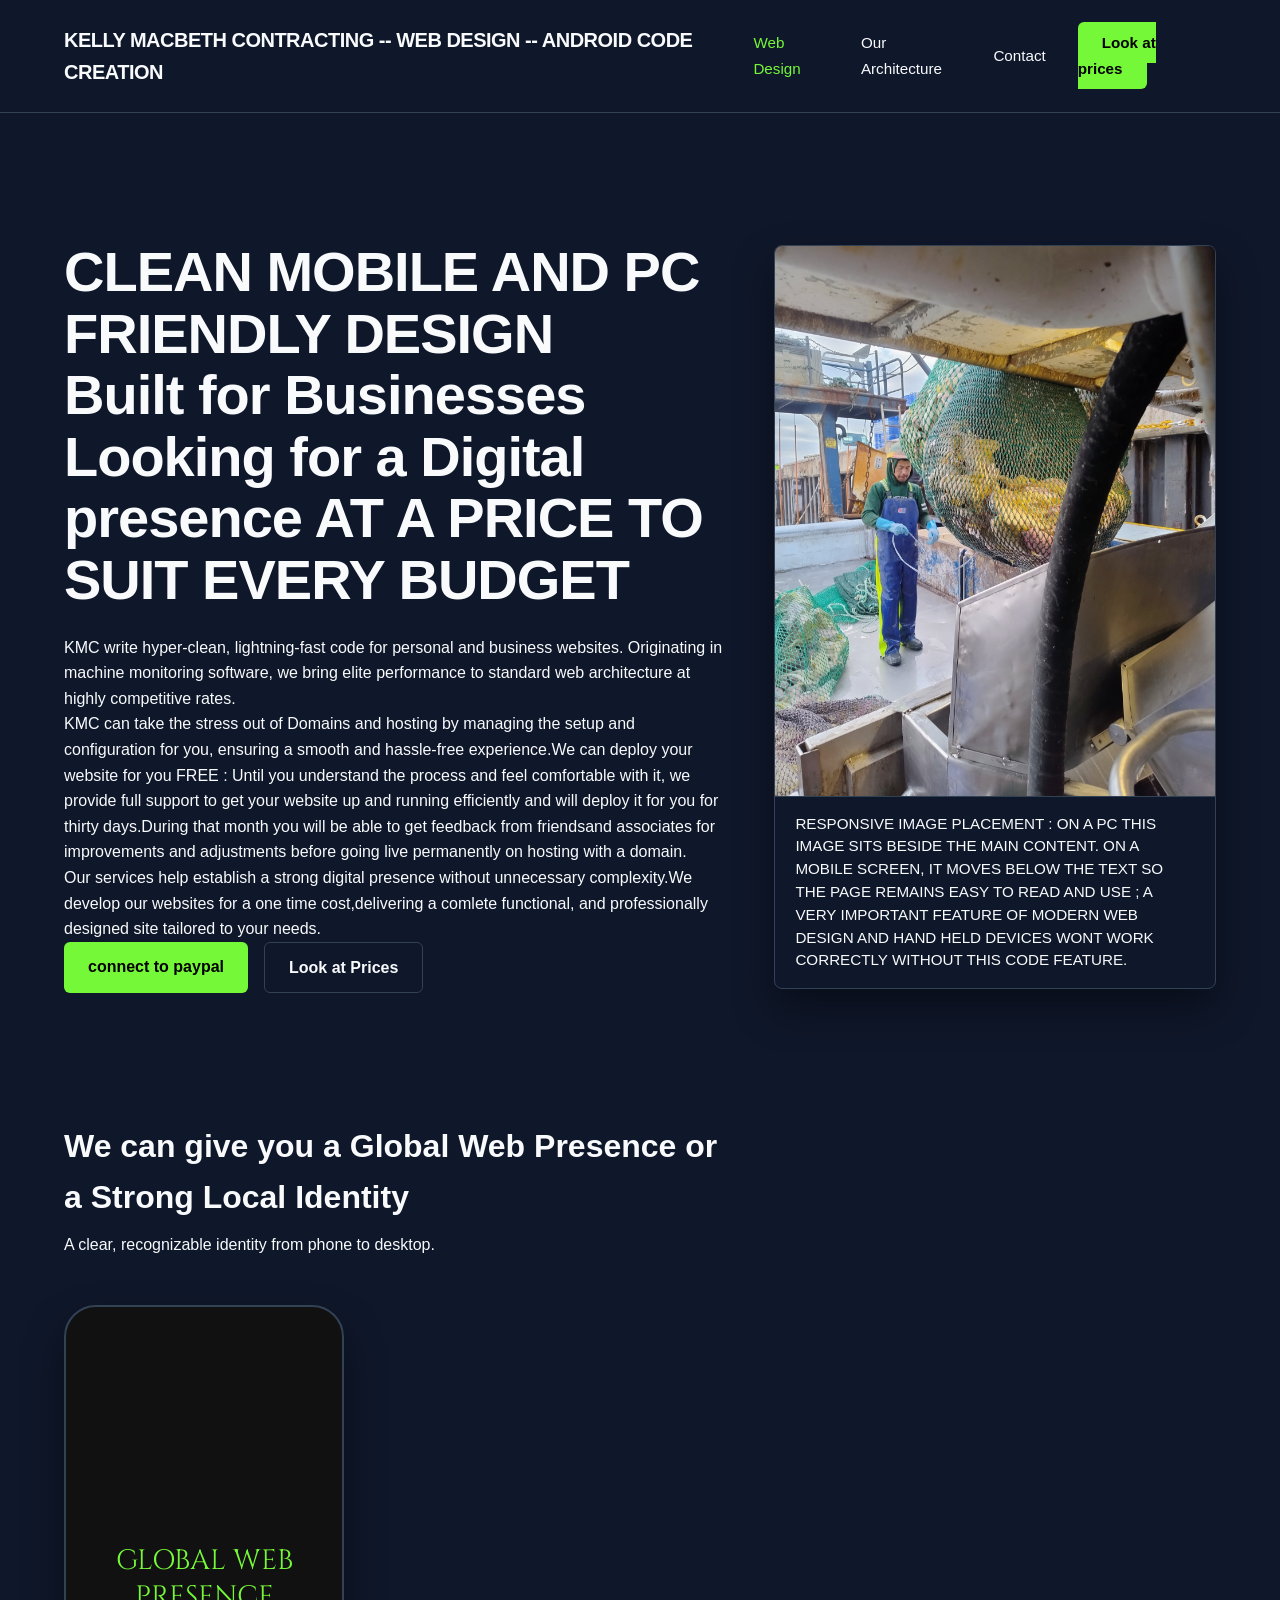
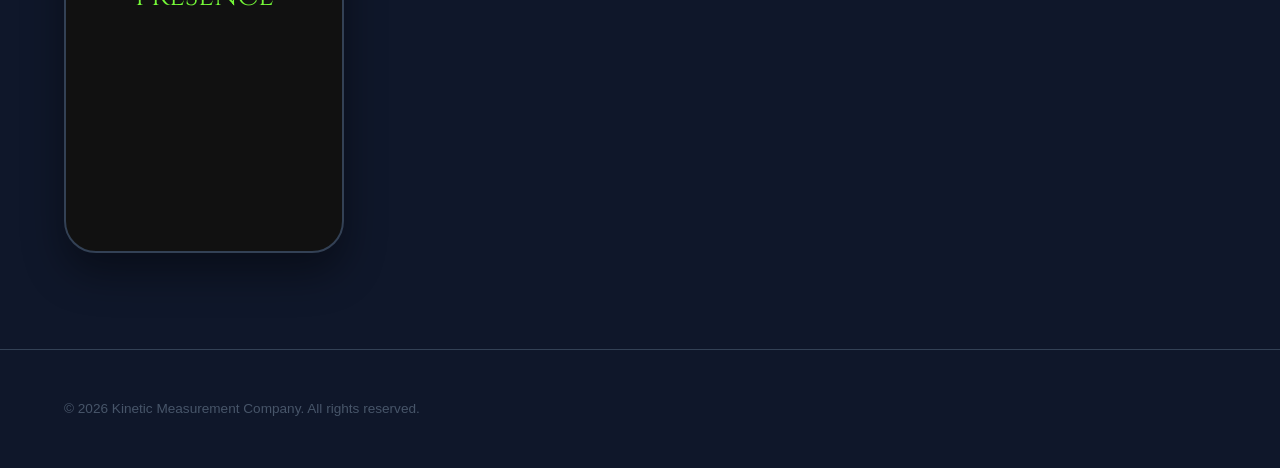
==== index.html @ 19c25b35 "Update site: remove Stripe references, fix image reference" ====
<!DOCTYPE html>
<html lang="en">
<head>
    <meta charset="UTF-8">
    <meta name="viewport" content="width=device-width, initial-scale=1.0">
    <title>High-Performance Web Design | Kinetic Measurement Company</title>
    <meta name="description" content="Ultra-clean, fast business and personal websites engineered with industrial-grade precision. Affordable rates for next-level digital architecture.">
    <link rel="stylesheet" href="style.css?v=2">
</head>
<body>

    <!-- Header & Navigation -->
    <header>
        <div class="logo">KELLY MACBETH CONTRACTING -- WEB DESIGN -- ANDROID CODE CREATION</div>
        <nav>
            <ul>
                <li><a href="#services" class="active">Web Design</a></li>
                <li><a href="architecture.html">Our Architecture</a></li>
                <li><a href="monitoring.html">Contact</a></li>
                <li><a href="prices.html" class="btn-nav">Look at prices</a></li>
            </ul>
        </nav>
    </header>

    <main>
        <!-- Hero Section: Primary Focus -->
        <section id="services">
            <div class="hero-content">
                <h1>CLEAN MOBILE AND PC FRIENDLY DESIGN <br>Built for Businesses Looking for a Digital presence AT A PRICE TO SUIT EVERY BUDGET</h1>
                <p>KMC write hyper-clean, lightning-fast code for personal and business websites. Originating in machine monitoring software, we bring elite performance to standard web architecture at highly competitive rates.</p>
                <p>KMC can take the stress out of Domains and hosting by managing the setup and configuration for you, ensuring a smooth and hassle-free experience.We can deploy your website for you FREE : Until you understand the process and feel comfortable with it, we provide full support to get your website up and running efficiently and will deploy it for you for thirty days.During that month you will be able to get feedback from friendsand associates for improvements and adjustments before going live permanently on hosting with a domain.</p>
                <p>Our services help establish a strong digital presence without unnecessary complexity.We develop our websites for a one time cost,delivering a comlete functional, and professionally designed site tailored to your needs.</p>
                <div class="cta-group">
                    <a href="https://paypal.me/KellyMacbeth" class="btn-primary" target="_blank" rel="noopener noreferrer">connect to paypal<i class="fa fa-paypal" aria-hidden="true"></i></a>
                    <a href="prices.html" class="btn-secondary">Look at Prices</a>
                </div>
            </div>
            <figure class="image-example hero-image-example">
                    <img src="lincoln.jpg" alt="Fishing crew handling a net full of catch aboard a working vessel">
                <figcaption>
                    RESPONSIVE IMAGE PLACEMENT : ON A PC THIS IMAGE SITS BESIDE THE MAIN CONTENT. ON A MOBILE SCREEN, IT MOVES BELOW THE TEXT SO THE PAGE REMAINS EASY TO READ AND USE ; A VERY IMPORTANT FEATURE OF MODERN WEB DESIGN AND HAND HELD DEVICES WONT WORK CORRECTLY WITHOUT THIS CODE FEATURE.
                </figcaption>
            </figure>
        </section>

        <!-- Mobile Preview: proves the "mobile friendly" claim -->
        <section id="showcase">
            <h2>We can give you a Global Web Presence or a Strong Local Identity</h2>
            <p class="subtitle">A clear, recognizable identity from phone to desktop.</p>
            <div class="device-frame device-phone">
                <div class="global-web-presence">GLOBAL WEB PRESENCE</div>
            </div>
        </section>

    </main>

    <!-- Footer with link back to Gazette/Hardware if needed later -->
    <footer>
        <p>&copy; 2026 Kinetic Measurement Company. All rights reserved.</p>
    </footer>
</body>
</html>
---- style.css ----
/* Global Reset & Theme */
@import url('https://fonts.googleapis.com/css2?family=Cinzel:wght@700&display=swap');

* {
    margin: 0;
    padding: 0;
    box-sizing: border-box;
    font-family: -apple-system, BlinkMacSystemFont, 'Segoe UI', Roboto, Helvetica, Arial, sans-serif;
}

:root {
    --bg-dark: #0f172a;
    --bg-card: #1e293b;
    --accent-blue: #75f838;
    --text-main: #f8fafc;
    --text-muted: #f8fafc;


}

body {
    background-color: var(--bg-dark);
    color: var(--text-main);
    line-height: 1.6;
}

/* Header & Nav */
header {
    display: flex;
    justify-content: space-between;
    align-items: center;
    padding: 1.5rem 5%;
    border-bottom: 1px solid #334155;
}

.logo {
    font-weight: 700;
    font-size: 1.25rem;
    letter-spacing: -0.5px;
}

nav ul {
    display: flex;
    list-style: none;
    align-items: center;
    gap: 2rem;
}

nav a {
    color: var(--text-muted);
    text-decoration: none;
    font-size: 0.95rem;
    transition: color 0.2s ease;
}

nav a:hover, nav a.active {
    color: var(--accent-blue);
}

/* Hero Section */
#services {
    display: grid;
    grid-template-columns: minmax(0, 1.2fr) minmax(280px, 0.8fr);
    align-items: center;
    gap: 3rem;
    padding: 8rem 5% 6rem;
    max-width: 1400px;
}

h1 {
    font-size: 3.5rem;
    line-height: 1.1;
    margin-bottom: 1.5rem;
    letter-spacing: -1px;
}

#hero p {
    font-size: 1.2rem;
    color: var(--text-muted);
    margin-bottom: 2.5rem;
}

/* Buttons */
.cta-group {
    display: flex;
    gap: 1rem;
}

.btn-primary, .btn-nav {
    background-color: var(--accent-blue);
    color: #000;
    padding: 0.75rem 1.5rem;
    border-radius: 6px;
    font-weight: 600;
    text-decoration: none;
    transition: opacity 0.2s ease;
}

.btn-secondary {
    border: 1px solid #334155;
    color: var(--text-main);
    padding: 0.75rem 1.5rem;
    border-radius: 6px;
    font-weight: 600;
    text-decoration: none;
    transition: background 0.2s ease;
}

.btn-primary:hover, .btn-nav:hover { opacity: 0.9; }
.btn-secondary:hover { background-color: #1e293b; }

.contact-email {
    color: var(--accent-blue);
    font-size: 2em;
}

.dramatic-text {
    font-family: 'Cinzel', serif;
    color: var(--accent-blue);
    text-transform: uppercase;
    letter-spacing: 2px;
    text-shadow: 0 0 12px rgba(117, 248, 56, 0.6);
}

/* Grid / Architecture Section */
#architecture {
    padding: 5rem 5%;
    border-top: 1px solid #334155;
}

h2 {
    font-size: 2rem;
    margin-bottom: 0.5rem;
}

.subtitle {
    color: var(--text-muted);
    margin-bottom: 3rem;
}

.grid {
    display: grid;
    grid-template-columns: repeat(auto-fit, minmax(250px, 1fr));
    gap: 2rem;
}

.card {
    background-color: var(--bg-card);
    padding: 2rem;
    border-radius: 8px;
    border: 1px solid #334155;
}

.card h3 {
    margin-bottom: 0.75rem;
    color: var(--accent-blue);
}

.card p {
    color: var(--text-muted);
    font-size: 0.95rem;
}

/* Machine Monitoring Roots */
#monitoring {
    padding: 5rem 5%;
    background: linear-gradient(180deg, var(--bg-dark) 0%, #020617 100%);
    border-top: 1px solid #334155;
}

.monitoring-wrapper {
    max-width: 700px;
}

#monitoring p {
    color: var(--text-muted);
    margin: 1rem 0 1.5rem;
}

.link-text {
    color: var(--accent-blue);
    text-decoration: none;
    font-weight: 500;
}

/* Footer */
footer {
    padding: 3rem 5%;
    border-top: 1px solid #334155;
    color: #475569;
    font-size: 0.85rem;
}

/* Responsive Breakpoint for Mobile Architecture */
@media (max-width: 768px) {
    h1 { font-size: 2.5rem; }
    header {
        align-items: flex-start;
        flex-direction: column;
        gap: 1rem;
    }
    nav ul {
        display: flex;
        flex-wrap: wrap;
        gap: 1rem;
    }
    .cta-group { flex-direction: column; }
    #services { grid-template-columns: 1fr; }
}

/* Prices Page (Bootstrap-based) */
.hero-section {
    background: linear-gradient(180deg, var(--bg-dark) 0%, #020617 100%);
    border-bottom: 1px solid #334155;
}

.white-content {
    background-color: var(--bg-dark);
}

.content-card {
    background-color: var(--bg-card);
    border: 1px solid #334155;
    border-radius: 8px;
    padding: 2rem;
    max-width: 800px;
}

.tier-grid {
    display: grid;
    grid-template-columns: repeat(auto-fit, minmax(250px, 1fr));
    gap: 2rem;
}

.tier-card {
    background-color: var(--bg-card);
    border: 1px solid #334155;
    border-radius: 8px;
    padding: 2rem;
    color: var(--text-main);
}

.tier-card h2, .tier-card h3 {
    color: var(--accent-blue);
}

.tier-rate {
    font-size: 1.75rem;
    font-weight: 700;
    margin: 0.5rem 0 1rem;
}

.tier-card ul {
    padding-left: 1.25rem;
    margin-bottom: 1.5rem;
}

.service-panel {
    background-color: var(--bg-card);
    border: 1px solid #334155;
    border-radius: 8px;
    padding: 2rem;
}

.sales-section-title {
    color: var(--text-main);
    margin-bottom: 2rem;
}

.service-list li {
    margin-bottom: 0.75rem;
}

.btn-dark {
    background-color: var(--accent-blue);
    border-color: var(--accent-blue);
    color: #000;
}

.btn-dark:hover {
    background-color: var(--accent-blue);
    border-color: var(--accent-blue);
    opacity: 0.9;
    color: #000;
}

.btn-outline-dark {
    color: var(--accent-blue);
    border-color: var(--accent-blue);
}

.btn-outline-dark:hover {
    background-color: var(--accent-blue);
    border-color: var(--accent-blue);
    color: #000;
}

.site-footer {
    background-color: var(--bg-dark);
    border-top: 1px solid #334155;
    color: #475569;
}

.footer-nav a {
    color: #475569;
    text-decoration: none;
}

.footer-nav a:hover {
    color: var(--accent-blue);
}

/* Device Frames for Showcase Images */
#showcase {
    padding: 2rem 5% 6rem;
    max-width: 800px;
}

#image-placement {
    padding: 0 5% 6rem;
    max-width: 800px;
}

.image-example {
    overflow: hidden;
    border: 1px solid #334155;
    border-radius: 8px;
    box-shadow: 0 20px 40px rgba(0, 0, 0, 0.4);
}

.image-example img {
    display: block;
    width: 100%;
    aspect-ratio: 16 / 10;
    object-fit: cover;
    object-position: center;
}

.hero-image-example figcaption {
    padding: 1rem 1.25rem;
    color: var(--text-muted);
    font-size: 0.95rem;
    line-height: 1.5;
    border-top: 1px solid #334155;
}

.hero-image-example img {
    aspect-ratio: 4 / 5;
}

.device-frame {
    background: #111;
    border: 2px solid #334155;
    border-radius: 1.5rem;
    padding: 0.75rem;
    box-shadow: 0 20px 40px rgba(0, 0, 0, 0.4);
}

.device-frame img {
    display: block;
    width: 100%;
    border-radius: 0.75rem;
    background: var(--bg-card); /* placeholder colour until a real screenshot is added */
}

.device-phone {
    max-width: 280px;
    border-radius: 2rem;
}

.global-web-presence {
    display: grid;
    min-height: 520px;
    place-items: center;
    padding: 1.5rem;
    background: #111;
    color: var(--accent-blue);
    font-family: 'Cinzel', serif;
    font-size: 1.75rem;
    line-height: 1.3;
    text-align: center;
}

.device-phone img {
    aspect-ratio: 9 / 19.5;
    object-fit: contain;
    border-radius: 1.5rem;
}

.device-laptop {
    max-width: 700px;
    margin: 0 0 3rem;
    border-radius: 0.75rem;
    border-bottom: 10px solid #334155;
}

.device-laptop img {
    aspect-ratio: 16 / 10;
    object-fit: contain;
}
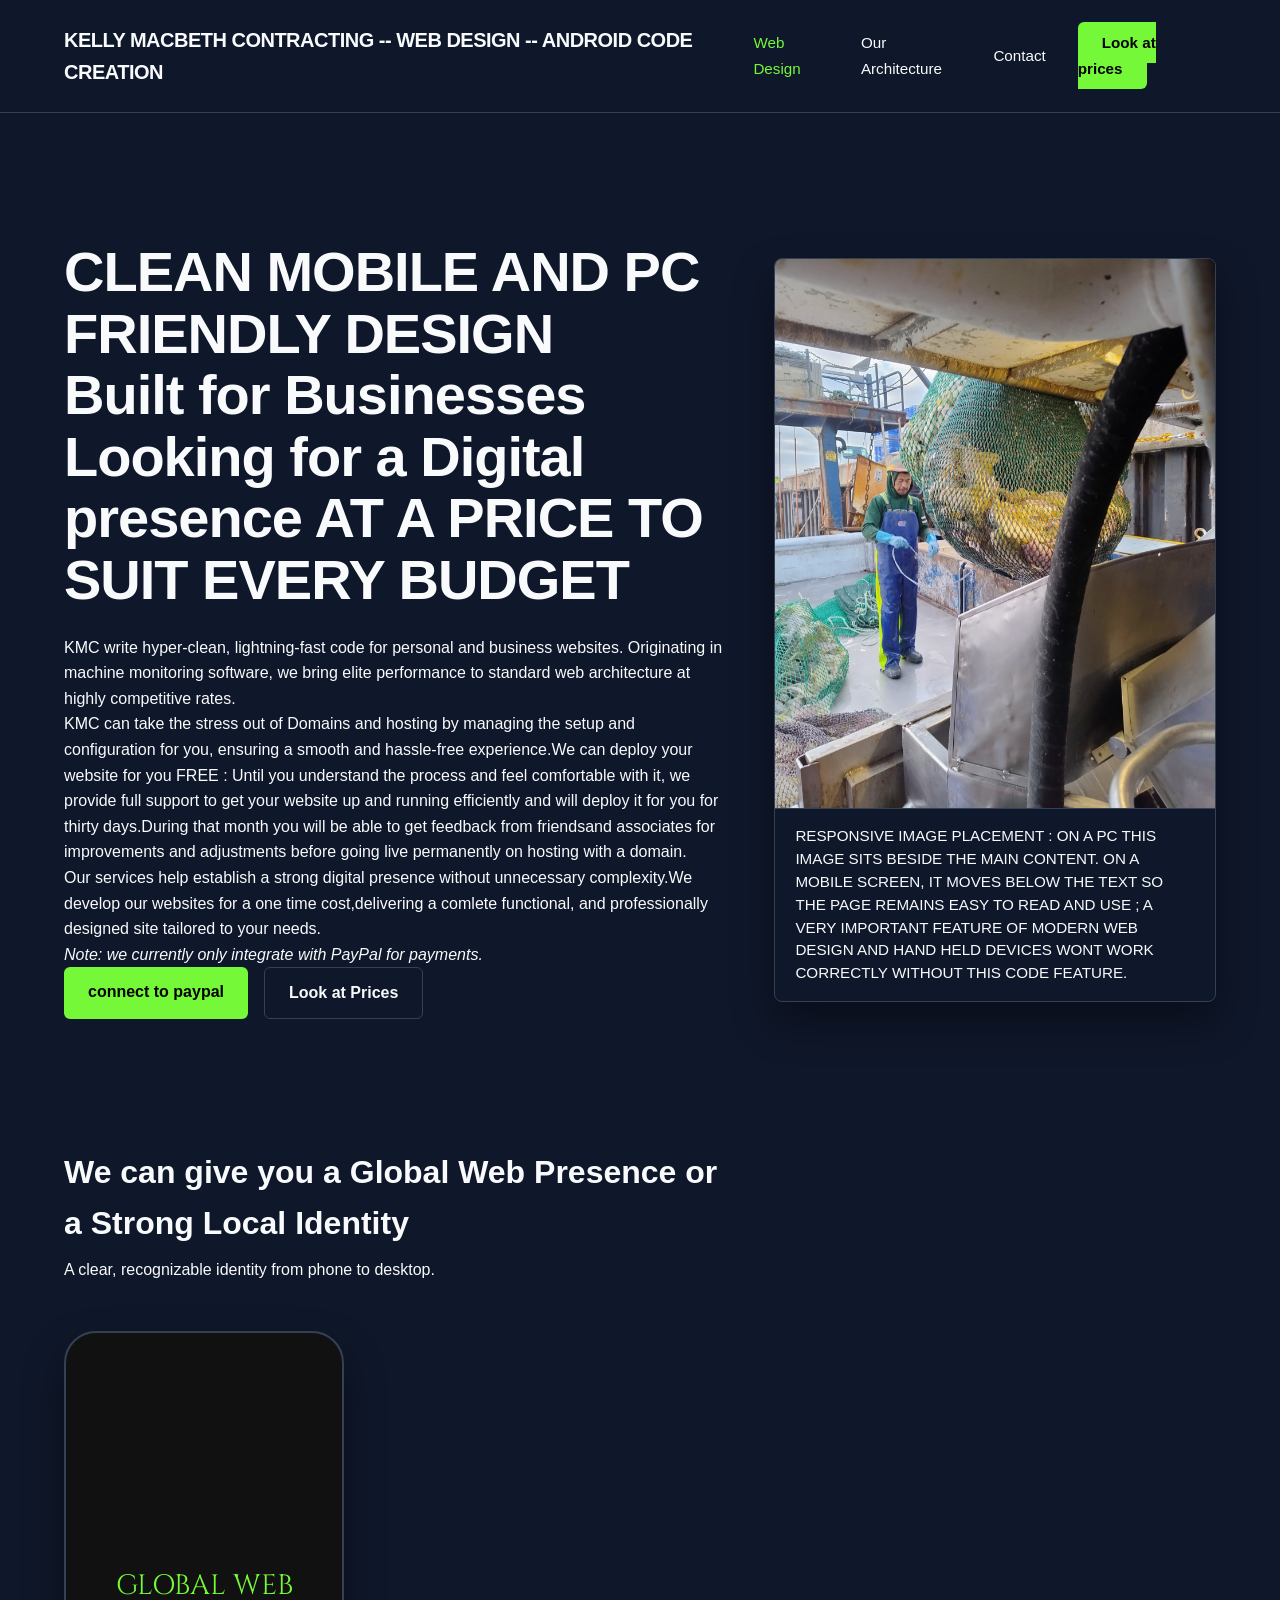
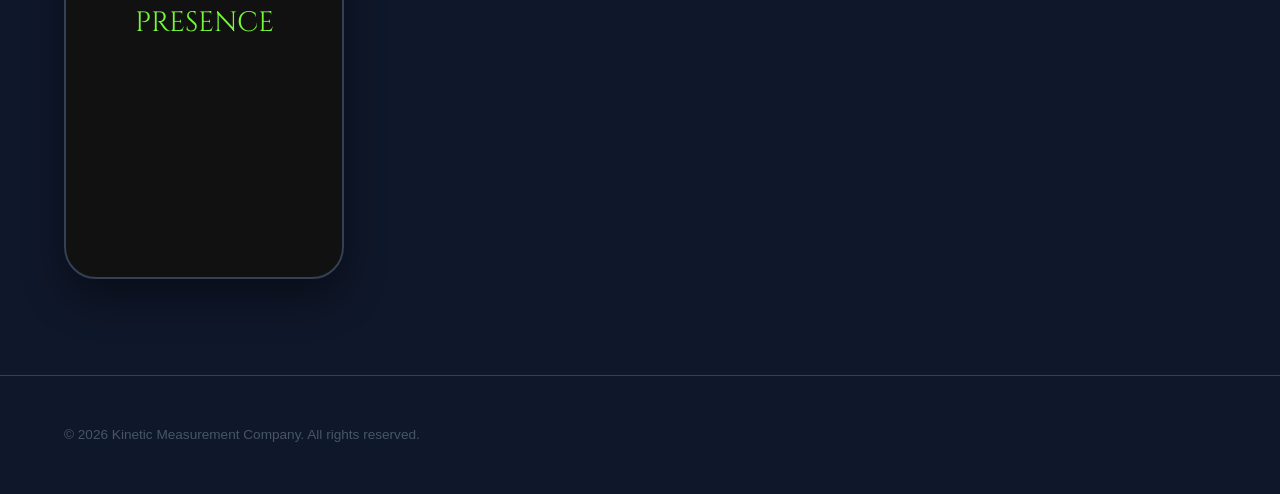
==== commit 2e802692: "Add PayPal-only payments note" ====
--- a/index.html
+++ b/index.html
@@ -30,6 +30,7 @@
                 <p>KMC write hyper-clean, lightning-fast code for personal and business websites. Originating in machine monitoring software, we bring elite performance to standard web architecture at highly competitive rates.</p>
                 <p>KMC can take the stress out of Domains and hosting by managing the setup and configuration for you, ensuring a smooth and hassle-free experience.We can deploy your website for you FREE : Until you understand the process and feel comfortable with it, we provide full support to get your website up and running efficiently and will deploy it for you for thirty days.During that month you will be able to get feedback from friendsand associates for improvements and adjustments before going live permanently on hosting with a domain.</p>
                 <p>Our services help establish a strong digital presence without unnecessary complexity.We develop our websites for a one time cost,delivering a comlete functional, and professionally designed site tailored to your needs.</p>
+                <p><em>Note: we currently only integrate with PayPal for payments.</em></p>
                 <div class="cta-group">
                     <a href="https://paypal.me/KellyMacbeth" class="btn-primary" target="_blank" rel="noopener noreferrer">connect to paypal<i class="fa fa-paypal" aria-hidden="true"></i></a>
                     <a href="prices.html" class="btn-secondary">Look at Prices</a>
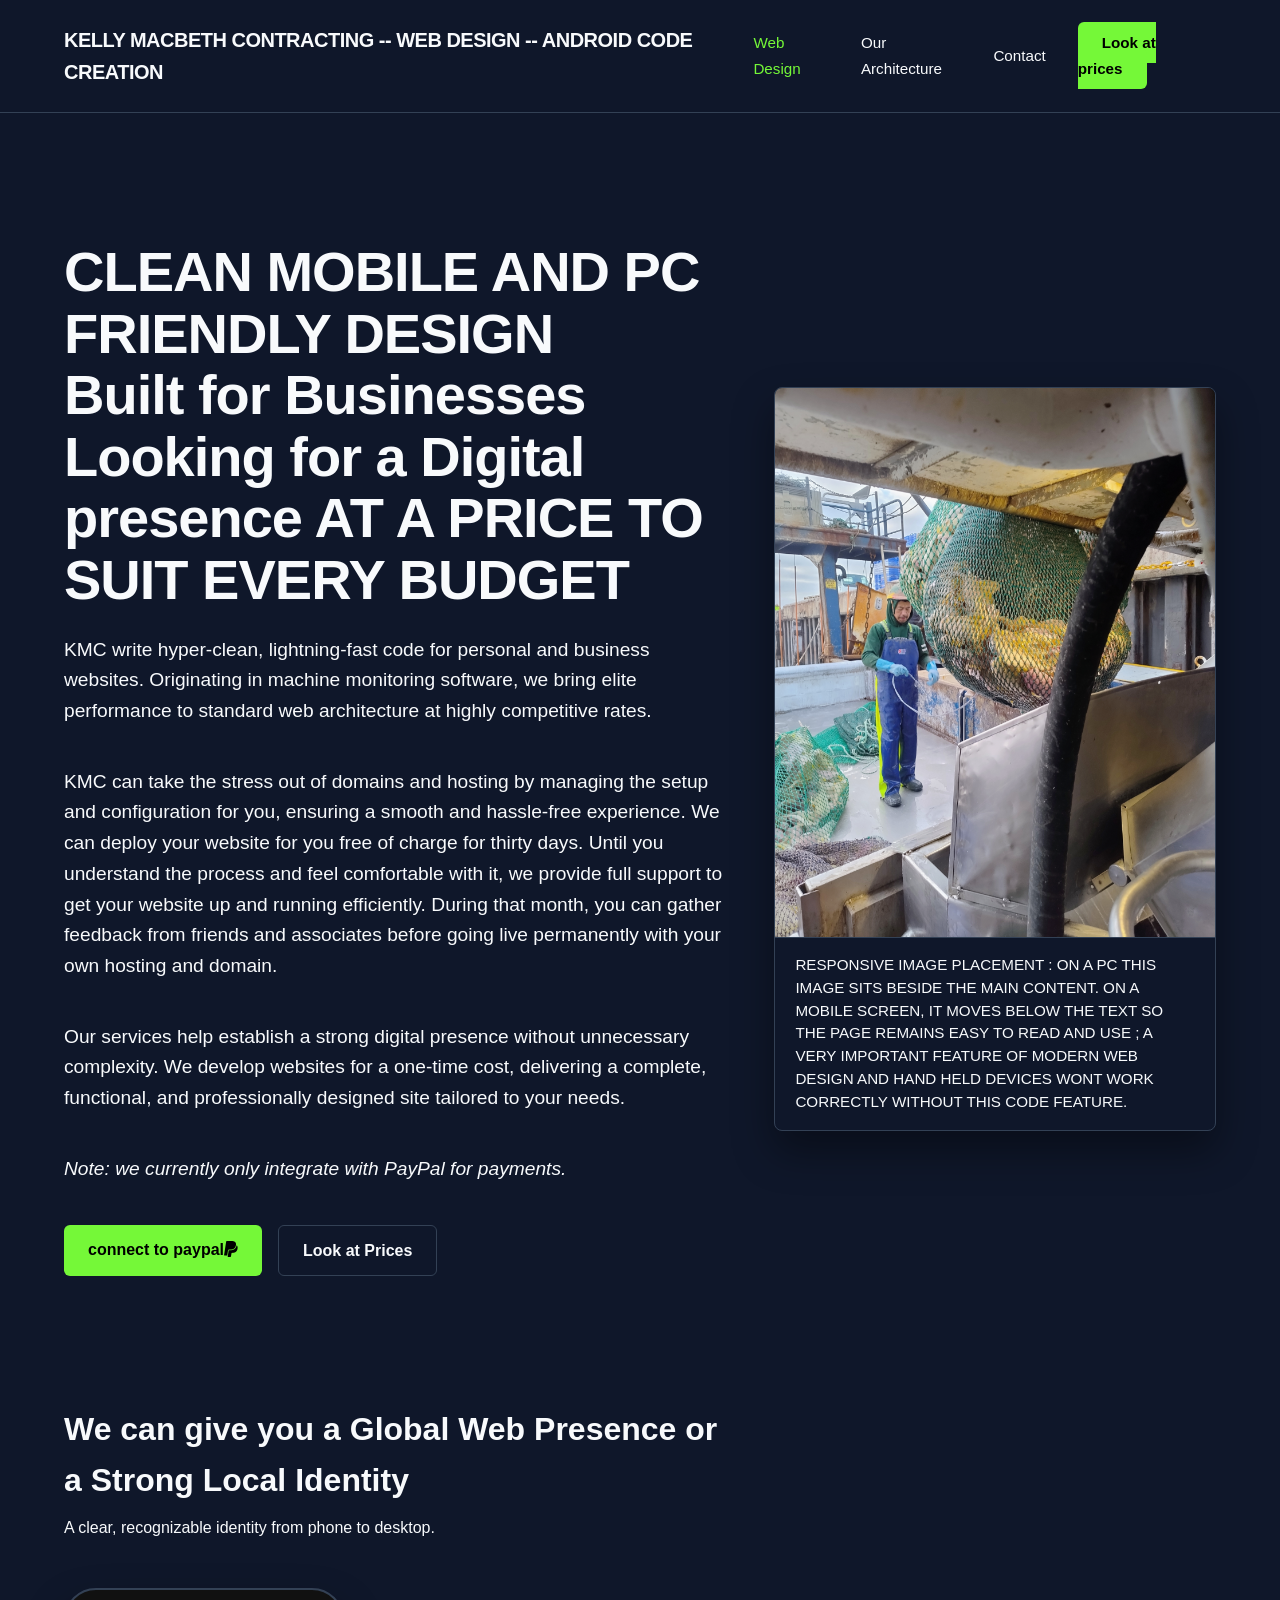
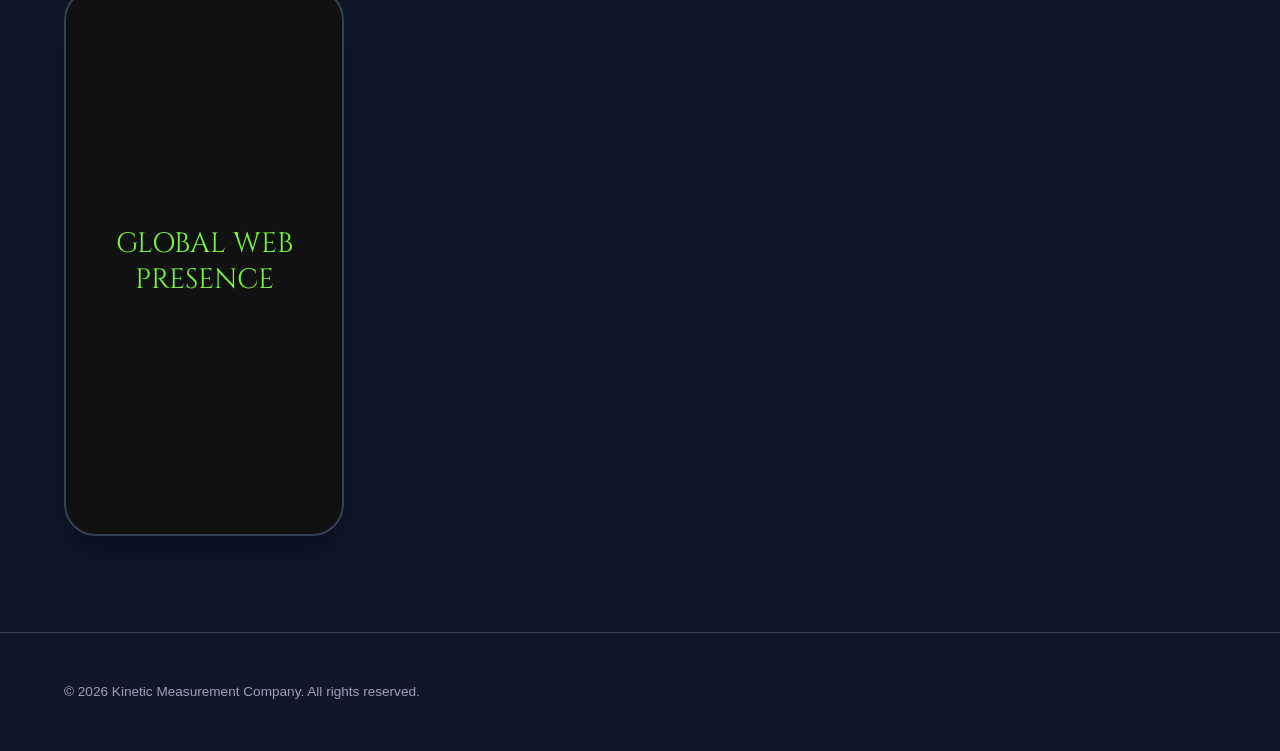
==== commit ceadcea7: "git push origin main" ====
--- a/index.html
+++ b/index.html
@@ -3,9 +3,20 @@
 <head>
     <meta charset="UTF-8">
     <meta name="viewport" content="width=device-width, initial-scale=1.0">
-    <title>High-Performance Web Design | Kinetic Measurement Company</title>
+    <title>Web Design and publishing | Kinetic Measurement Company</title>
     <meta name="description" content="Ultra-clean, fast business and personal websites engineered with industrial-grade precision. Affordable rates for next-level digital architecture.">
-    <link rel="stylesheet" href="style.css?v=2">
+    <link rel="canonical" href="https://timetoenter61-lab.github.io/web-presence/">
+    <meta property="og:type" content="website">
+    <meta property="og:title" content="Web Design and Publishing | Kinetic Measurement Company">
+    <meta property="og:description" content="Clean, mobile-friendly websites for businesses and personal brands, built with speed and clarity in mind.">
+    <meta property="og:url" content="https://timetoenter61-lab.github.io/web-presence/">
+    <meta property="og:image" content="https://timetoenter61-lab.github.io/web-presence/logo.png">
+    <meta name="twitter:card" content="summary_large_image">
+    <meta name="twitter:title" content="Web Design and Publishing | Kinetic Measurement Company">
+    <meta name="twitter:description" content="Clean, mobile-friendly websites for businesses and personal brands.">
+    <meta name="twitter:image" content="https://timetoenter61-lab.github.io/web-presence/logo.png">
+    <link rel="stylesheet" href="style.css?v=3">
+    <link rel="stylesheet" href="https://cdnjs.cloudflare.com/ajax/libs/font-awesome/4.7.0/css/font-awesome.min.css">
 </head>
 <body>
 
@@ -28,8 +39,8 @@
             <div class="hero-content">
                 <h1>CLEAN MOBILE AND PC FRIENDLY DESIGN <br>Built for Businesses Looking for a Digital presence AT A PRICE TO SUIT EVERY BUDGET</h1>
                 <p>KMC write hyper-clean, lightning-fast code for personal and business websites. Originating in machine monitoring software, we bring elite performance to standard web architecture at highly competitive rates.</p>
-                <p>KMC can take the stress out of Domains and hosting by managing the setup and configuration for you, ensuring a smooth and hassle-free experience.We can deploy your website for you FREE : Until you understand the process and feel comfortable with it, we provide full support to get your website up and running efficiently and will deploy it for you for thirty days.During that month you will be able to get feedback from friendsand associates for improvements and adjustments before going live permanently on hosting with a domain.</p>
-                <p>Our services help establish a strong digital presence without unnecessary complexity.We develop our websites for a one time cost,delivering a comlete functional, and professionally designed site tailored to your needs.</p>
+                <p>KMC can take the stress out of domains and hosting by managing the setup and configuration for you, ensuring a smooth and hassle-free experience. We can deploy your website for you free of charge for thirty days. Until you understand the process and feel comfortable with it, we provide full support to get your website up and running efficiently. During that month, you can gather feedback from friends and associates before going live permanently with your own hosting and domain.</p>
+                <p>Our services help establish a strong digital presence without unnecessary complexity. We develop websites for a one-time cost, delivering a complete, functional, and professionally designed site tailored to your needs.</p>
                 <p><em>Note: we currently only integrate with PayPal for payments.</em></p>
                 <div class="cta-group">
                     <a href="https://paypal.me/KellyMacbeth" class="btn-primary" target="_blank" rel="noopener noreferrer">connect to paypal<i class="fa fa-paypal" aria-hidden="true"></i></a>
--- a/style.css
+++ b/style.css
@@ -74,7 +74,7 @@
     letter-spacing: -1px;
 }
 
-#hero p {
+#services p {
     font-size: 1.2rem;
     color: var(--text-muted);
     margin-bottom: 2.5rem;
@@ -111,7 +111,8 @@
 
 .contact-email {
     color: var(--accent-blue);
-    font-size: 2em;
+    font-size: 1.1rem;
+    overflow-wrap: anywhere;
 }
 
 .dramatic-text {
@@ -187,7 +188,7 @@
 footer {
     padding: 3rem 5%;
     border-top: 1px solid #334155;
-    color: #475569;
+    color: #94a3b8;
     font-size: 0.85rem;
 }
 
@@ -298,11 +299,11 @@
 .site-footer {
     background-color: var(--bg-dark);
     border-top: 1px solid #334155;
-    color: #475569;
+    color: #94a3b8;
 }
 
 .footer-nav a {
-    color: #475569;
+    color: #94a3b8;
     text-decoration: none;
 }
 
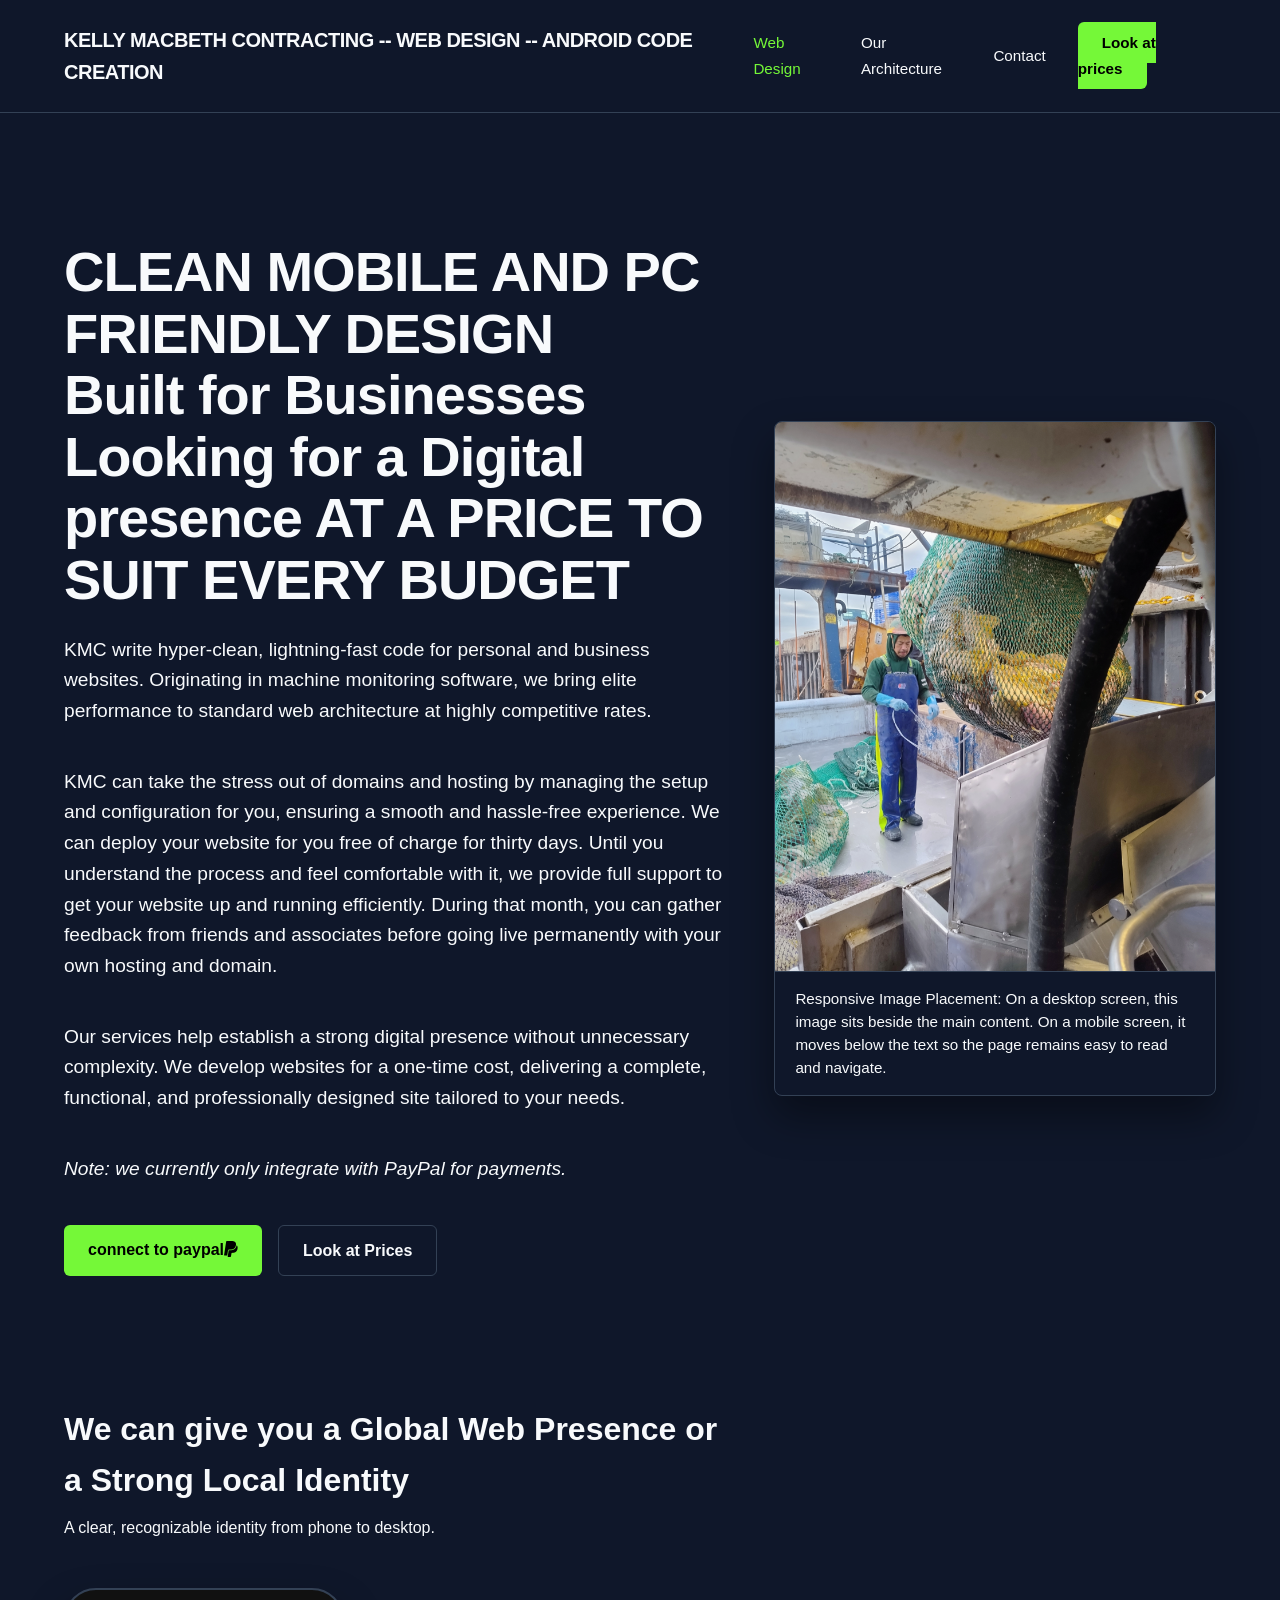
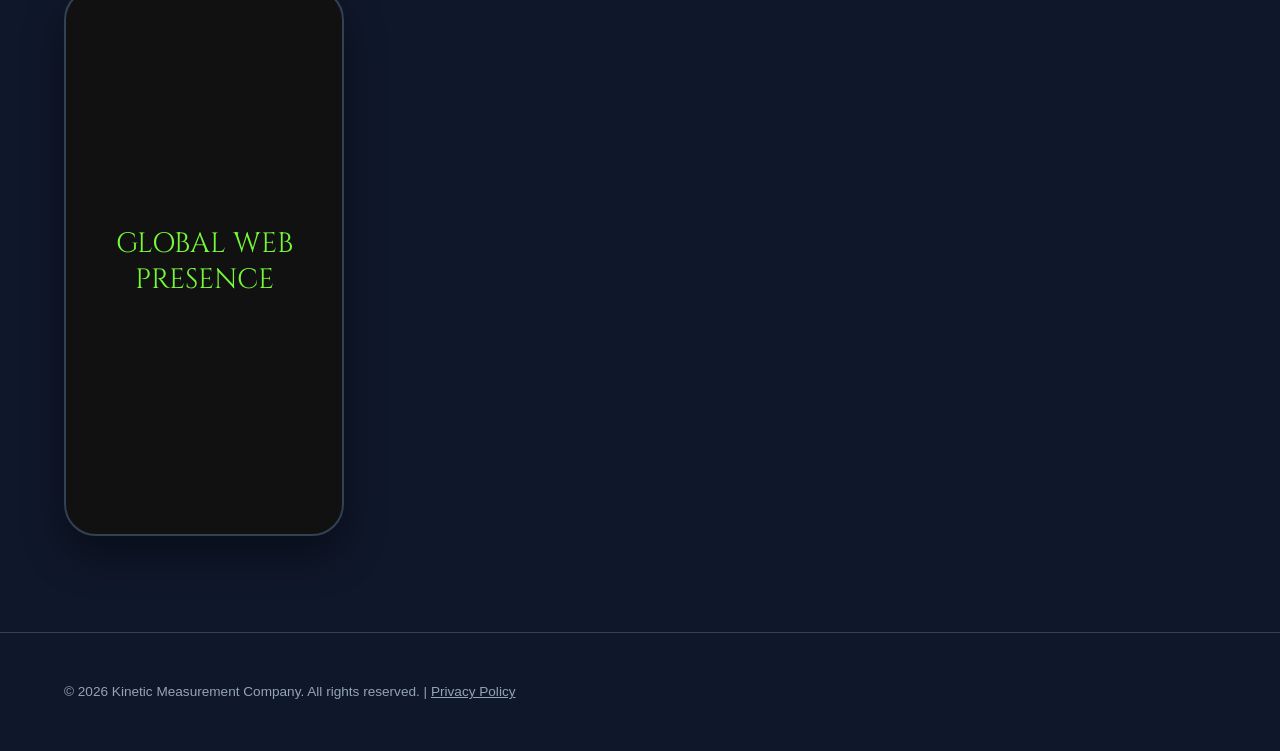
==== commit b629f492: "Add privacy policy, favicon, JSON-LD schema metadata, and fix quality signals for search engines" ====
--- a/index.html
+++ b/index.html
@@ -6,6 +6,7 @@
     <title>Web Design and publishing | Kinetic Measurement Company</title>
     <meta name="description" content="Ultra-clean, fast business and personal websites engineered with industrial-grade precision. Affordable rates for next-level digital architecture.">
     <link rel="canonical" href="https://timetoenter61-lab.github.io/web-presence/">
+    <link rel="icon" type="image/png" href="https://timetoenter61-lab.github.io/web-presence/logo.png">
     <meta property="og:type" content="website">
     <meta property="og:title" content="Web Design and Publishing | Kinetic Measurement Company">
     <meta property="og:description" content="Clean, mobile-friendly websites for businesses and personal brands, built with speed and clarity in mind.">
@@ -15,6 +16,23 @@
     <meta name="twitter:title" content="Web Design and Publishing | Kinetic Measurement Company">
     <meta name="twitter:description" content="Clean, mobile-friendly websites for businesses and personal brands.">
     <meta name="twitter:image" content="https://timetoenter61-lab.github.io/web-presence/logo.png">
+    <script type="application/ld+json">
+    {
+      "@context": "https://schema.org",
+      "@type": "ProfessionalService",
+      "name": "Kinetic Measurement Company",
+      "url": "https://timetoenter61-lab.github.io/web-presence/",
+      "logo": "https://timetoenter61-lab.github.io/web-presence/logo.png",
+      "description": "Ultra-clean, fast business and personal websites engineered with precision.",
+      "email": "timetoenter61@gmail.com",
+      "address": {
+        "@type": "PostalAddress",
+        "addressLocality": "Dalby",
+        "addressRegion": "QLD",
+        "addressCountry": "AU"
+      }
+    }
+    </script>
     <link rel="stylesheet" href="style.css?v=3">
     <link rel="stylesheet" href="https://cdnjs.cloudflare.com/ajax/libs/font-awesome/4.7.0/css/font-awesome.min.css">
 </head>
@@ -48,9 +66,9 @@
                 </div>
             </div>
             <figure class="image-example hero-image-example">
-                    <img src="lincoln.jpg" alt="Fishing crew handling a net full of catch aboard a working vessel">
+                    <img src="lincoln.jpg" alt="Responsive layout showcase on mobile and desktop devices">
                 <figcaption>
-                    RESPONSIVE IMAGE PLACEMENT : ON A PC THIS IMAGE SITS BESIDE THE MAIN CONTENT. ON A MOBILE SCREEN, IT MOVES BELOW THE TEXT SO THE PAGE REMAINS EASY TO READ AND USE ; A VERY IMPORTANT FEATURE OF MODERN WEB DESIGN AND HAND HELD DEVICES WONT WORK CORRECTLY WITHOUT THIS CODE FEATURE.
+                    Responsive Image Placement: On a desktop screen, this image sits beside the main content. On a mobile screen, it moves below the text so the page remains easy to read and navigate.
                 </figcaption>
             </figure>
         </section>
@@ -68,7 +86,7 @@
 
     <!-- Footer with link back to Gazette/Hardware if needed later -->
     <footer>
-        <p>&copy; 2026 Kinetic Measurement Company. All rights reserved.</p>
+        <p>&copy; 2026 Kinetic Measurement Company. All rights reserved. | <a href="privacy.html" style="color: inherit;">Privacy Policy</a></p>
     </footer>
 </body>
 </html>
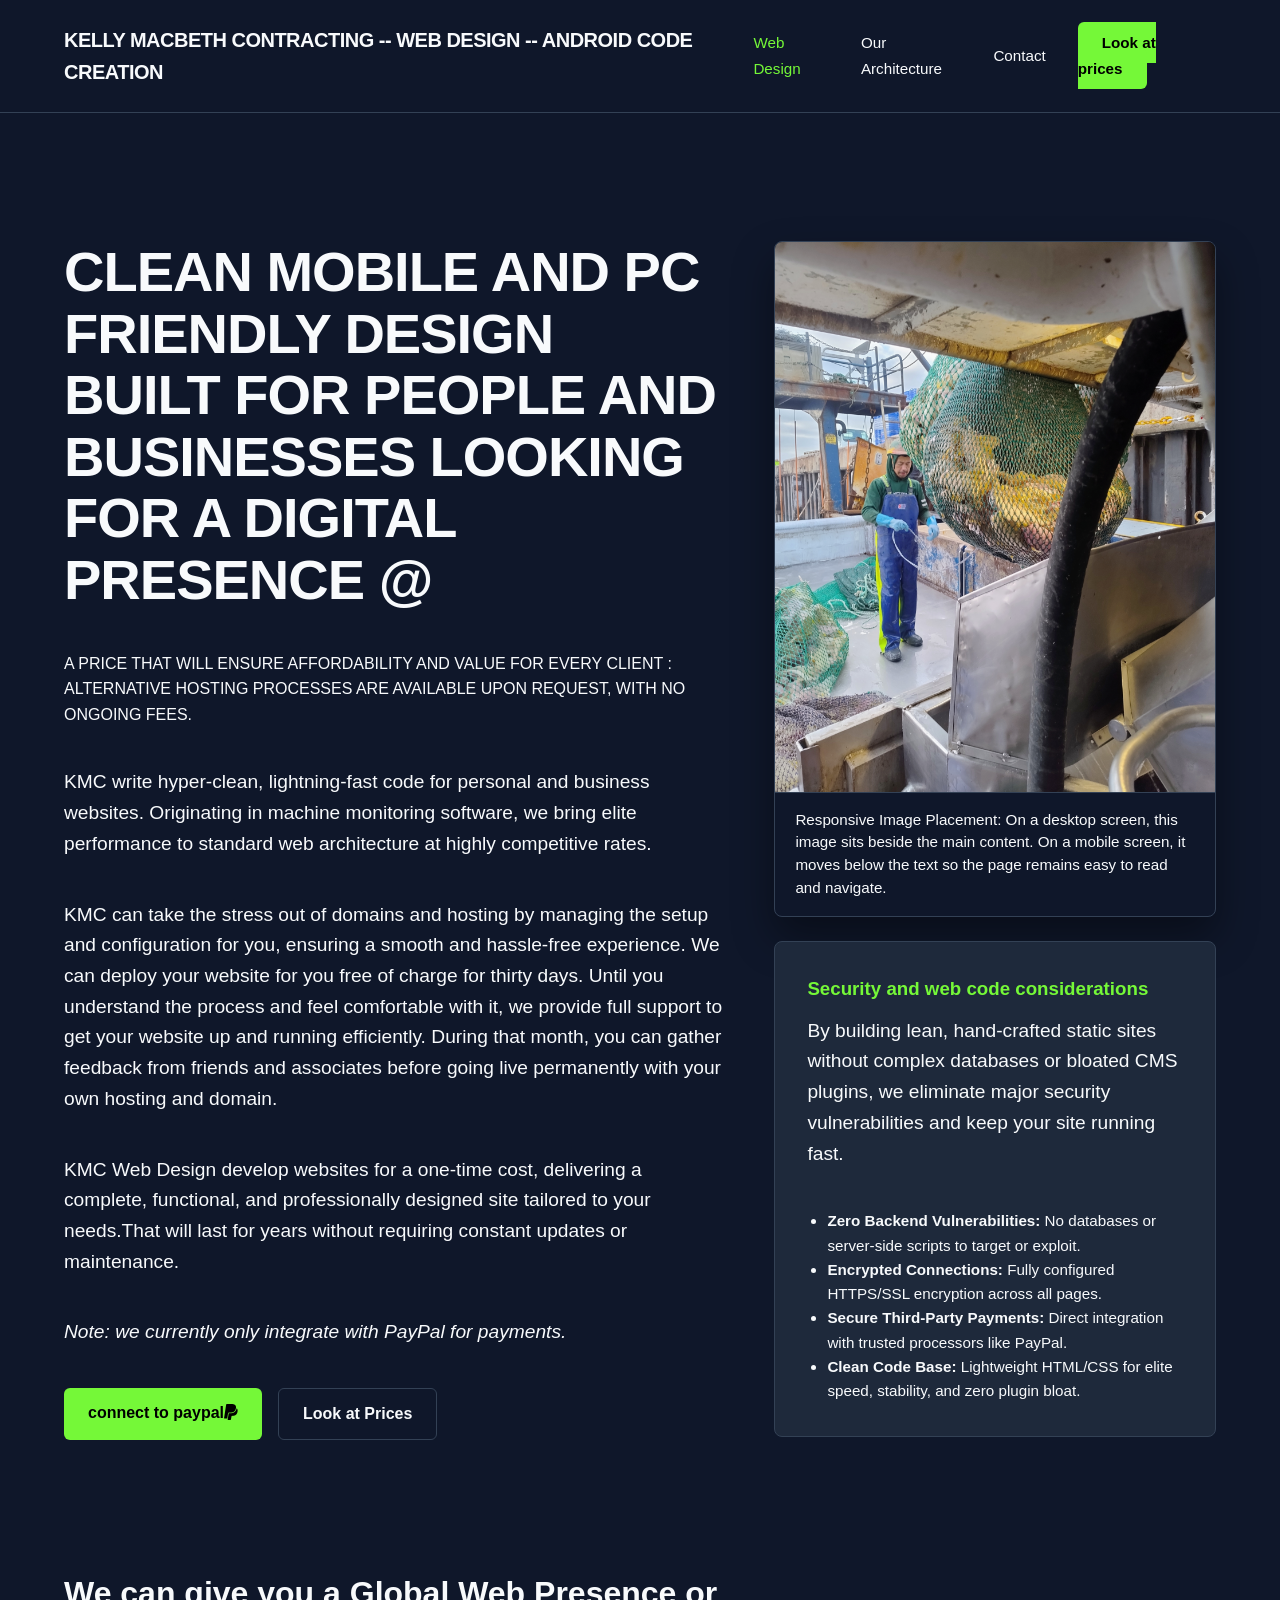
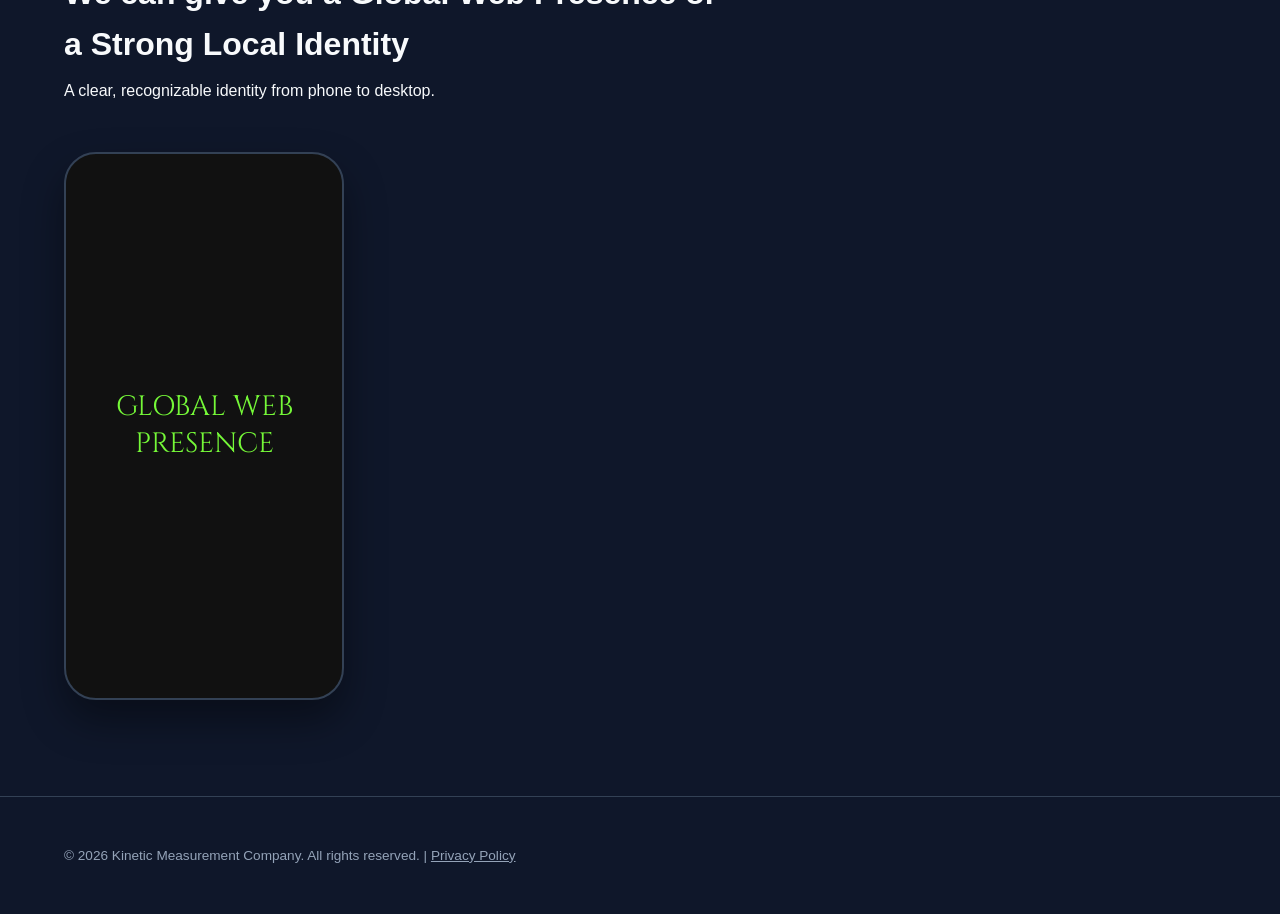
==== commit 1566397a: "Update website content and GitHub Pages configuration" ====
--- a/index.html
+++ b/index.html
@@ -5,24 +5,24 @@
     <meta name="viewport" content="width=device-width, initial-scale=1.0">
     <title>Web Design and publishing | Kinetic Measurement Company</title>
     <meta name="description" content="Ultra-clean, fast business and personal websites engineered with industrial-grade precision. Affordable rates for next-level digital architecture.">
-    <link rel="canonical" href="https://timetoenter61-lab.github.io/web-presence/">
-    <link rel="icon" type="image/png" href="https://timetoenter61-lab.github.io/web-presence/logo.png">
+    <link rel="canonical" href="https://kineticmeasure.com.au/">
+    <link rel="icon" type="image/png" href="https://kineticmeasure.com.au/logo.png">
     <meta property="og:type" content="website">
     <meta property="og:title" content="Web Design and Publishing | Kinetic Measurement Company">
     <meta property="og:description" content="Clean, mobile-friendly websites for businesses and personal brands, built with speed and clarity in mind.">
-    <meta property="og:url" content="https://timetoenter61-lab.github.io/web-presence/">
-    <meta property="og:image" content="https://timetoenter61-lab.github.io/web-presence/logo.png">
+    <meta property="og:url" content="https://kineticmeasure.com.au/">
+    <meta property="og:image" content="https://kineticmeasure.com.au/logo.png">
     <meta name="twitter:card" content="summary_large_image">
     <meta name="twitter:title" content="Web Design and Publishing | Kinetic Measurement Company">
     <meta name="twitter:description" content="Clean, mobile-friendly websites for businesses and personal brands.">
-    <meta name="twitter:image" content="https://timetoenter61-lab.github.io/web-presence/logo.png">
+    <meta name="twitter:image" content="https://kineticmeasure.com.au/logo.png">
     <script type="application/ld+json">
     {
       "@context": "https://schema.org",
       "@type": "ProfessionalService",
       "name": "Kinetic Measurement Company",
-      "url": "https://timetoenter61-lab.github.io/web-presence/",
-      "logo": "https://timetoenter61-lab.github.io/web-presence/logo.png",
+    "url": "https://kineticmeasure.com.au/",
+    "logo": "https://kineticmeasure.com.au/logo.png",
       "description": "Ultra-clean, fast business and personal websites engineered with precision.",
       "email": "timetoenter61@gmail.com",
       "address": {
@@ -55,22 +55,35 @@
         <!-- Hero Section: Primary Focus -->
         <section id="services">
             <div class="hero-content">
-                <h1>CLEAN MOBILE AND PC FRIENDLY DESIGN <br>Built for Businesses Looking for a Digital presence AT A PRICE TO SUIT EVERY BUDGET</h1>
+                <h1>CLEAN MOBILE AND PC FRIENDLY DESIGN <br>BUILT FOR PEOPLE AND BUSINESSES LOOKING FOR A DIGITAL PRESENCE @</h1>
+                <p></p>A PRICE THAT WILL ENSURE AFFORDABILITY AND VALUE FOR EVERY CLIENT : ALTERNATIVE HOSTING PROCESSES ARE AVAILABLE UPON REQUEST, WITH NO ONGOING FEES.</p>
                 <p>KMC write hyper-clean, lightning-fast code for personal and business websites. Originating in machine monitoring software, we bring elite performance to standard web architecture at highly competitive rates.</p>
                 <p>KMC can take the stress out of domains and hosting by managing the setup and configuration for you, ensuring a smooth and hassle-free experience. We can deploy your website for you free of charge for thirty days. Until you understand the process and feel comfortable with it, we provide full support to get your website up and running efficiently. During that month, you can gather feedback from friends and associates before going live permanently with your own hosting and domain.</p>
-                <p>Our services help establish a strong digital presence without unnecessary complexity. We develop websites for a one-time cost, delivering a complete, functional, and professionally designed site tailored to your needs.</p>
+                <p>KMC Web Design develop websites for a one-time cost, delivering a complete, functional, and professionally designed site tailored to your needs.That will last for years without requiring constant updates or maintenance.</p>
                 <p><em>Note: we currently only integrate with PayPal for payments.</em></p>
                 <div class="cta-group">
                     <a href="https://paypal.me/KellyMacbeth" class="btn-primary" target="_blank" rel="noopener noreferrer">connect to paypal<i class="fa fa-paypal" aria-hidden="true"></i></a>
                     <a href="prices.html" class="btn-secondary">Look at Prices</a>
                 </div>
             </div>
-            <figure class="image-example hero-image-example">
+            <div class="hero-media">
+                <figure class="image-example hero-image-example">
                     <img src="lincoln.jpg" alt="Responsive layout showcase on mobile and desktop devices">
-                <figcaption>
-                    Responsive Image Placement: On a desktop screen, this image sits beside the main content. On a mobile screen, it moves below the text so the page remains easy to read and navigate.
-                </figcaption>
-            </figure>
+                    <figcaption>
+                        Responsive Image Placement: On a desktop screen, this image sits beside the main content. On a mobile screen, it moves below the text so the page remains easy to read and navigate.
+                    </figcaption>
+                </figure>
+                <div class="card security-box">
+                    <h3>Security and web code considerations</h3>
+                    <p>By building lean, hand-crafted static sites without complex databases or bloated CMS plugins, we eliminate major security vulnerabilities and keep your site running fast.</p>
+                    <ul style="color: var(--text-muted); font-size: 0.95rem; padding-left: 1.25rem; margin-top: 0.75rem; line-height: 1.6;">
+                        <li><strong>Zero Backend Vulnerabilities:</strong> No databases or server-side scripts to target or exploit.</li>
+                        <li><strong>Encrypted Connections:</strong> Fully configured HTTPS/SSL encryption across all pages.</li>
+                        <li><strong>Secure Third-Party Payments:</strong> Direct integration with trusted processors like PayPal.</li>
+                        <li><strong>Clean Code Base:</strong> Lightweight HTML/CSS for elite speed, stability, and zero plugin bloat.</li>
+                    </ul>
+                </div>
+            </div>
         </section>
 
         <!-- Mobile Preview: proves the "mobile friendly" claim -->
--- a/style.css
+++ b/style.css
@@ -61,10 +61,16 @@
 #services {
     display: grid;
     grid-template-columns: minmax(0, 1.2fr) minmax(280px, 0.8fr);
-    align-items: center;
+    align-items: start;
     gap: 3rem;
     padding: 8rem 5% 6rem;
     max-width: 1400px;
+}
+
+.hero-media {
+    display: flex;
+    flex-direction: column;
+    gap: 1.5rem;
 }
 
 h1 {
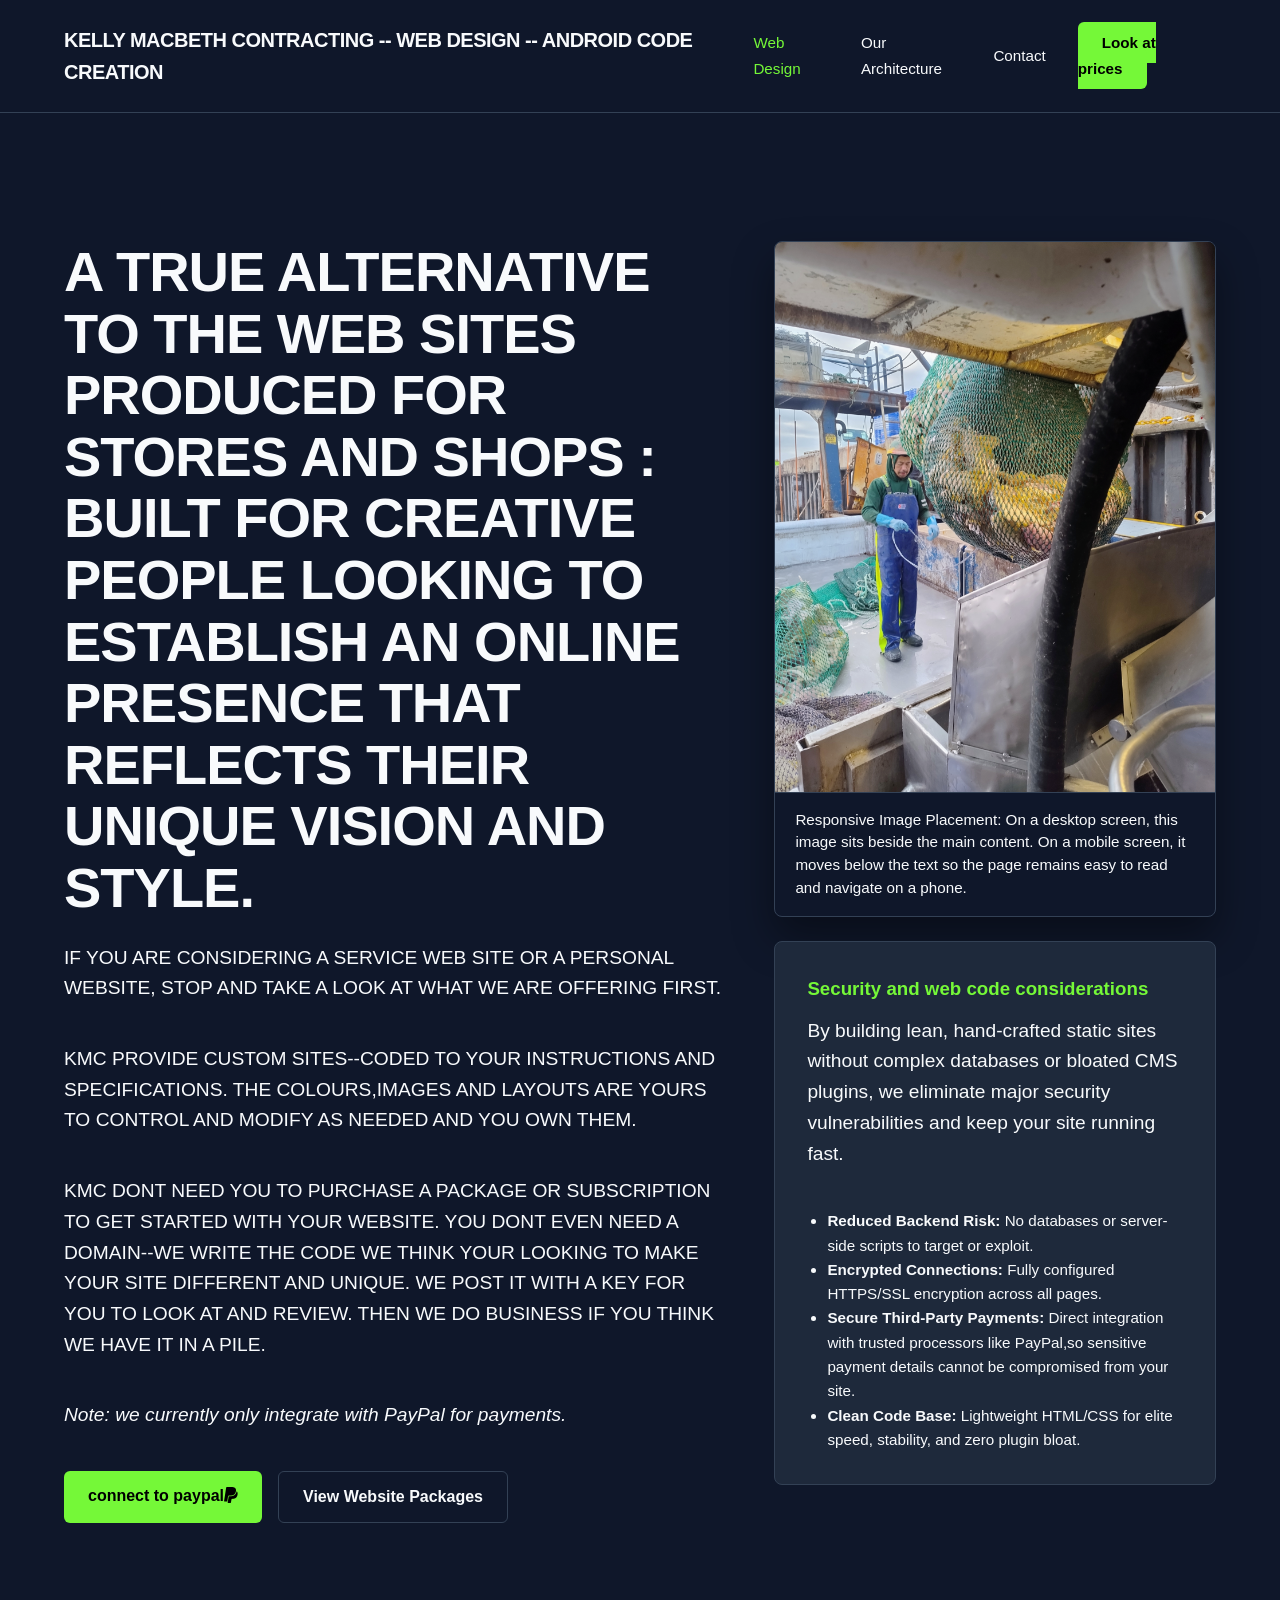
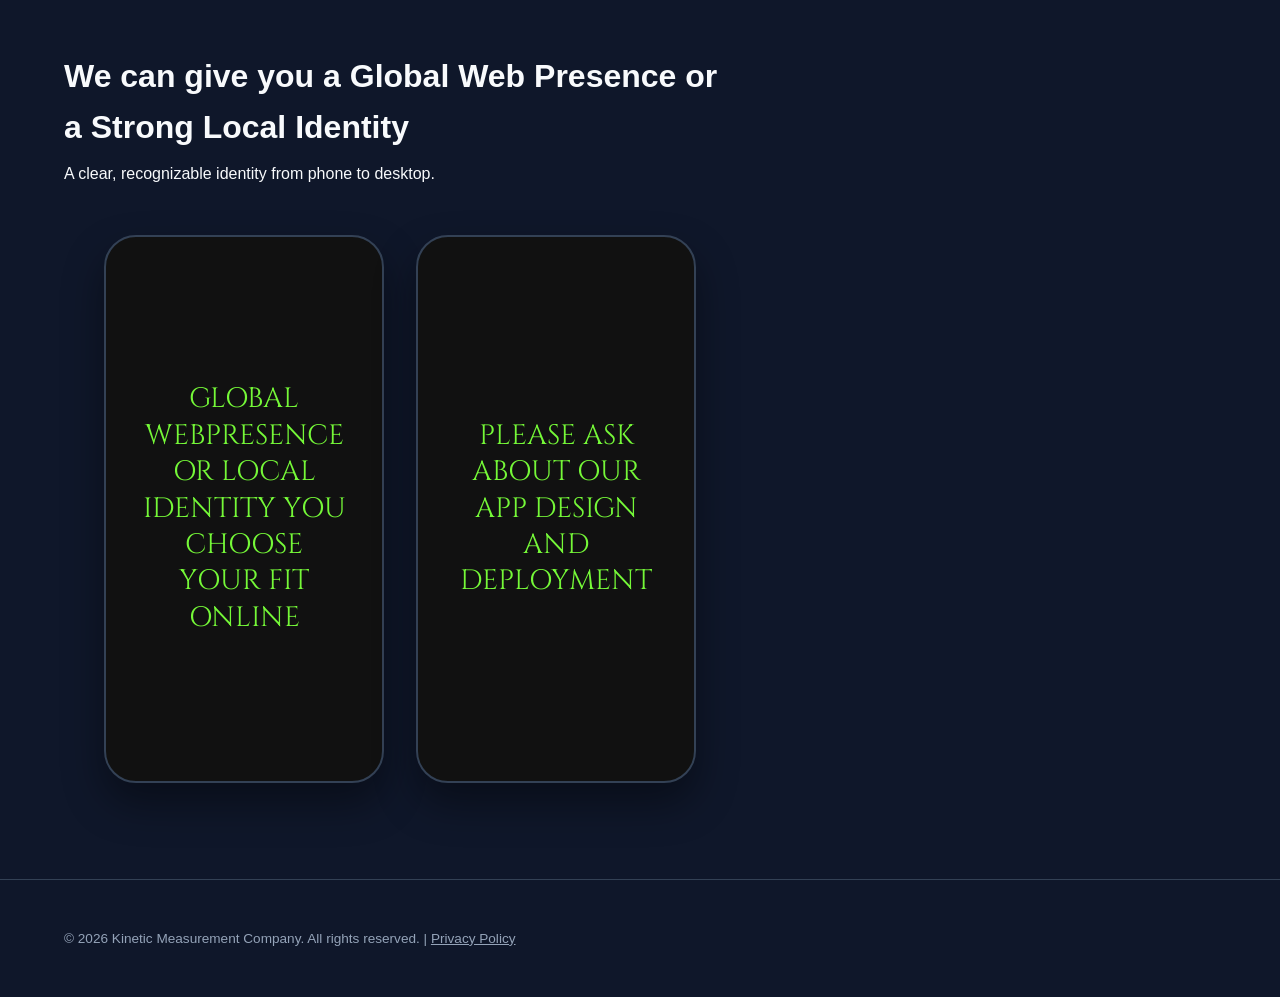
==== commit 3d3ebe8c: "Update website content and styling" ====
--- a/index.html
+++ b/index.html
@@ -55,31 +55,31 @@
         <!-- Hero Section: Primary Focus -->
         <section id="services">
             <div class="hero-content">
-                <h1>CLEAN MOBILE AND PC FRIENDLY DESIGN <br>BUILT FOR PEOPLE AND BUSINESSES LOOKING FOR A DIGITAL PRESENCE @</h1>
-                <p></p>A PRICE THAT WILL ENSURE AFFORDABILITY AND VALUE FOR EVERY CLIENT : ALTERNATIVE HOSTING PROCESSES ARE AVAILABLE UPON REQUEST, WITH NO ONGOING FEES.</p>
-                <p>KMC write hyper-clean, lightning-fast code for personal and business websites. Originating in machine monitoring software, we bring elite performance to standard web architecture at highly competitive rates.</p>
-                <p>KMC can take the stress out of domains and hosting by managing the setup and configuration for you, ensuring a smooth and hassle-free experience. We can deploy your website for you free of charge for thirty days. Until you understand the process and feel comfortable with it, we provide full support to get your website up and running efficiently. During that month, you can gather feedback from friends and associates before going live permanently with your own hosting and domain.</p>
-                <p>KMC Web Design develop websites for a one-time cost, delivering a complete, functional, and professionally designed site tailored to your needs.That will last for years without requiring constant updates or maintenance.</p>
+                <h1>A TRUE ALTERNATIVE TO THE WEB SITES PRODUCED FOR STORES AND SHOPS :<br>BUILT FOR CREATIVE PEOPLE LOOKING TO ESTABLISH AN ONLINE PRESENCE THAT REFLECTS THEIR UNIQUE VISION AND STYLE.</h1>
+                <p>IF YOU ARE CONSIDERING A SERVICE WEB SITE OR A PERSONAL WEBSITE, STOP AND TAKE A LOOK AT WHAT WE ARE OFFERING FIRST.</p>
+                <p>KMC PROVIDE CUSTOM SITES--CODED TO YOUR INSTRUCTIONS AND SPECIFICATIONS. THE COLOURS,IMAGES AND LAYOUTS ARE YOURS TO CONTROL AND MODIFY AS NEEDED AND YOU OWN THEM.</p>
+                <p>KMC DONT NEED YOU TO PURCHASE A PACKAGE OR SUBSCRIPTION TO GET STARTED WITH YOUR WEBSITE. YOU DONT EVEN NEED A DOMAIN--WE WRITE THE CODE WE THINK YOUR LOOKING TO MAKE YOUR SITE DIFFERENT AND UNIQUE. WE POST IT WITH A KEY FOR YOU TO LOOK AT AND REVIEW. THEN WE DO BUSINESS IF YOU THINK WE HAVE IT IN A PILE.</p>
+                <p></p>
                 <p><em>Note: we currently only integrate with PayPal for payments.</em></p>
                 <div class="cta-group">
                     <a href="https://paypal.me/KellyMacbeth" class="btn-primary" target="_blank" rel="noopener noreferrer">connect to paypal<i class="fa fa-paypal" aria-hidden="true"></i></a>
-                    <a href="prices.html" class="btn-secondary">Look at Prices</a>
+                    <a href="prices.html" class="btn-secondary">View Website Packages</a>
                 </div>
             </div>
             <div class="hero-media">
                 <figure class="image-example hero-image-example">
                     <img src="lincoln.jpg" alt="Responsive layout showcase on mobile and desktop devices">
                     <figcaption>
-                        Responsive Image Placement: On a desktop screen, this image sits beside the main content. On a mobile screen, it moves below the text so the page remains easy to read and navigate.
+                        Responsive Image Placement: On a desktop screen, this image sits beside the main content. On a mobile screen, it moves below the text so the page remains easy to read and navigate on a phone.
                     </figcaption>
                 </figure>
                 <div class="card security-box">
                     <h3>Security and web code considerations</h3>
                     <p>By building lean, hand-crafted static sites without complex databases or bloated CMS plugins, we eliminate major security vulnerabilities and keep your site running fast.</p>
                     <ul style="color: var(--text-muted); font-size: 0.95rem; padding-left: 1.25rem; margin-top: 0.75rem; line-height: 1.6;">
-                        <li><strong>Zero Backend Vulnerabilities:</strong> No databases or server-side scripts to target or exploit.</li>
+                        <li><strong>Reduced Backend Risk:</strong> No databases or server-side scripts to target or exploit.</li>
                         <li><strong>Encrypted Connections:</strong> Fully configured HTTPS/SSL encryption across all pages.</li>
-                        <li><strong>Secure Third-Party Payments:</strong> Direct integration with trusted processors like PayPal.</li>
+                        <li><strong>Secure Third-Party Payments:</strong> Direct integration with trusted processors like PayPal,so sensitive payment details cannot be compromised from your site.</li>
                         <li><strong>Clean Code Base:</strong> Lightweight HTML/CSS for elite speed, stability, and zero plugin bloat.</li>
                     </ul>
                 </div>
@@ -90,8 +90,13 @@
         <section id="showcase">
             <h2>We can give you a Global Web Presence or a Strong Local Identity</h2>
             <p class="subtitle">A clear, recognizable identity from phone to desktop.</p>
-            <div class="device-frame device-phone">
-                <div class="global-web-presence">GLOBAL WEB PRESENCE</div>
+            <div class="phone-showcase">
+                <div class="device-frame device-phone">
+                    <div class="global-web-presence">GLOBAL WEBPRESENCE OR LOCAL IDENTITY YOU CHOOSE YOUR FIT ONLINE</div>
+                </div>
+                <div class="device-frame device-phone">
+                    <div class="global-web-presence">PLEASE ASK ABOUT OUR APP DESIGN AND DEPLOYMENT</div>
+                </div>
             </div>
         </section>
 
--- a/style.css
+++ b/style.css
@@ -168,6 +168,85 @@
     font-size: 0.95rem;
 }
 
+/* Order / Payment Section */
+#order-info {
+    padding: 5rem 5% 6rem;
+    border-top: 1px solid #334155;
+}
+
+.order-inner {
+    max-width: 900px;
+    margin: 0 auto;
+    text-align: center;
+}
+
+.order-info h2,
+.order-info h3,
+.order-info h4 {
+    margin-bottom: 0.75rem;
+}
+
+.order-info h2 {
+    color: var(--text-main);
+}
+
+.order-info h3,
+.order-info h4 {
+    color: var(--accent-blue);
+}
+
+.order-info p {
+    max-width: 700px;
+    margin: 0 auto 1rem;
+    color: var(--text-muted);
+}
+
+.payment-stack,
+.connect-stack {
+    display: flex;
+    flex-direction: column;
+    align-items: center;
+    gap: 1rem;
+    margin: 2rem 0;
+}
+
+.payment-btn {
+    display: inline-flex;
+    align-items: center;
+    justify-content: center;
+    min-width: 220px;
+    padding: 0.9rem 1.5rem;
+    border-radius: 10px;
+    color: #fff;
+    text-decoration: none;
+    font-weight: 700;
+    transition: transform 0.2s ease, opacity 0.2s ease;
+}
+
+.payment-btn:hover {
+    transform: translateY(-1px);
+    opacity: 0.95;
+}
+
+.paypal-btn { background: #0070ba; }
+.stripe-btn { background: #635bff; }
+.facebook-btn { background: #1877f2; }
+
+.punter-box {
+    max-width: 700px;
+    margin: 2rem auto 0;
+    padding: 1.75rem 1.5rem;
+    background: rgba(30, 41, 59, 0.9);
+    border: 1px solid #334155;
+    border-radius: 12px;
+    text-align: left;
+}
+
+.punter-box p {
+    margin: 0;
+    max-width: none;
+}
+
 /* Machine Monitoring Roots */
 #monitoring {
     padding: 5rem 5%;
@@ -201,6 +280,7 @@
 /* Responsive Breakpoint for Mobile Architecture */
 @media (max-width: 768px) {
     h1 { font-size: 2.5rem; }
+    h2 { font-size: 1.7rem; }
     header {
         align-items: flex-start;
         flex-direction: column;
@@ -213,6 +293,34 @@
     }
     .cta-group { flex-direction: column; }
     #services { grid-template-columns: 1fr; }
+    #architecture {
+        padding: 4rem 5% 3rem;
+    }
+    .grid {
+        grid-template-columns: 1fr;
+        gap: 1.25rem;
+    }
+    .card {
+        padding: 1.5rem;
+    }
+    .phone-showcase {
+        grid-template-columns: minmax(0, 280px);
+    }
+    .order-inner {
+        text-align: left;
+    }
+    .order-info p {
+        max-width: none;
+        margin-left: 0;
+        margin-right: 0;
+    }
+    .payment-btn {
+        width: 100%;
+        max-width: 320px;
+    }
+    .punter-box {
+        padding: 1.25rem 1rem;
+    }
 }
 
 /* Prices Page (Bootstrap-based) */
@@ -231,6 +339,26 @@
     border-radius: 8px;
     padding: 2rem;
     max-width: 800px;
+}
+
+.side-hustle-link {
+    display: block;
+    color: var(--text-main);
+    text-decoration: none;
+}
+
+.side-hustle-link:hover {
+    border-color: var(--accent-blue);
+}
+
+.side-hustle-link:focus-visible {
+    outline: 3px solid var(--accent-blue);
+    outline-offset: 3px;
+}
+
+.side-hustle-url {
+    color: var(--accent-blue);
+    overflow-wrap: anywhere;
 }
 
 .tier-grid {
@@ -375,6 +503,13 @@
     border-radius: 2rem;
 }
 
+.phone-showcase {
+    display: grid;
+    grid-template-columns: repeat(2, minmax(0, 280px));
+    justify-content: center;
+    gap: 2rem;
+}
+
 .global-web-presence {
     display: grid;
     min-height: 520px;
